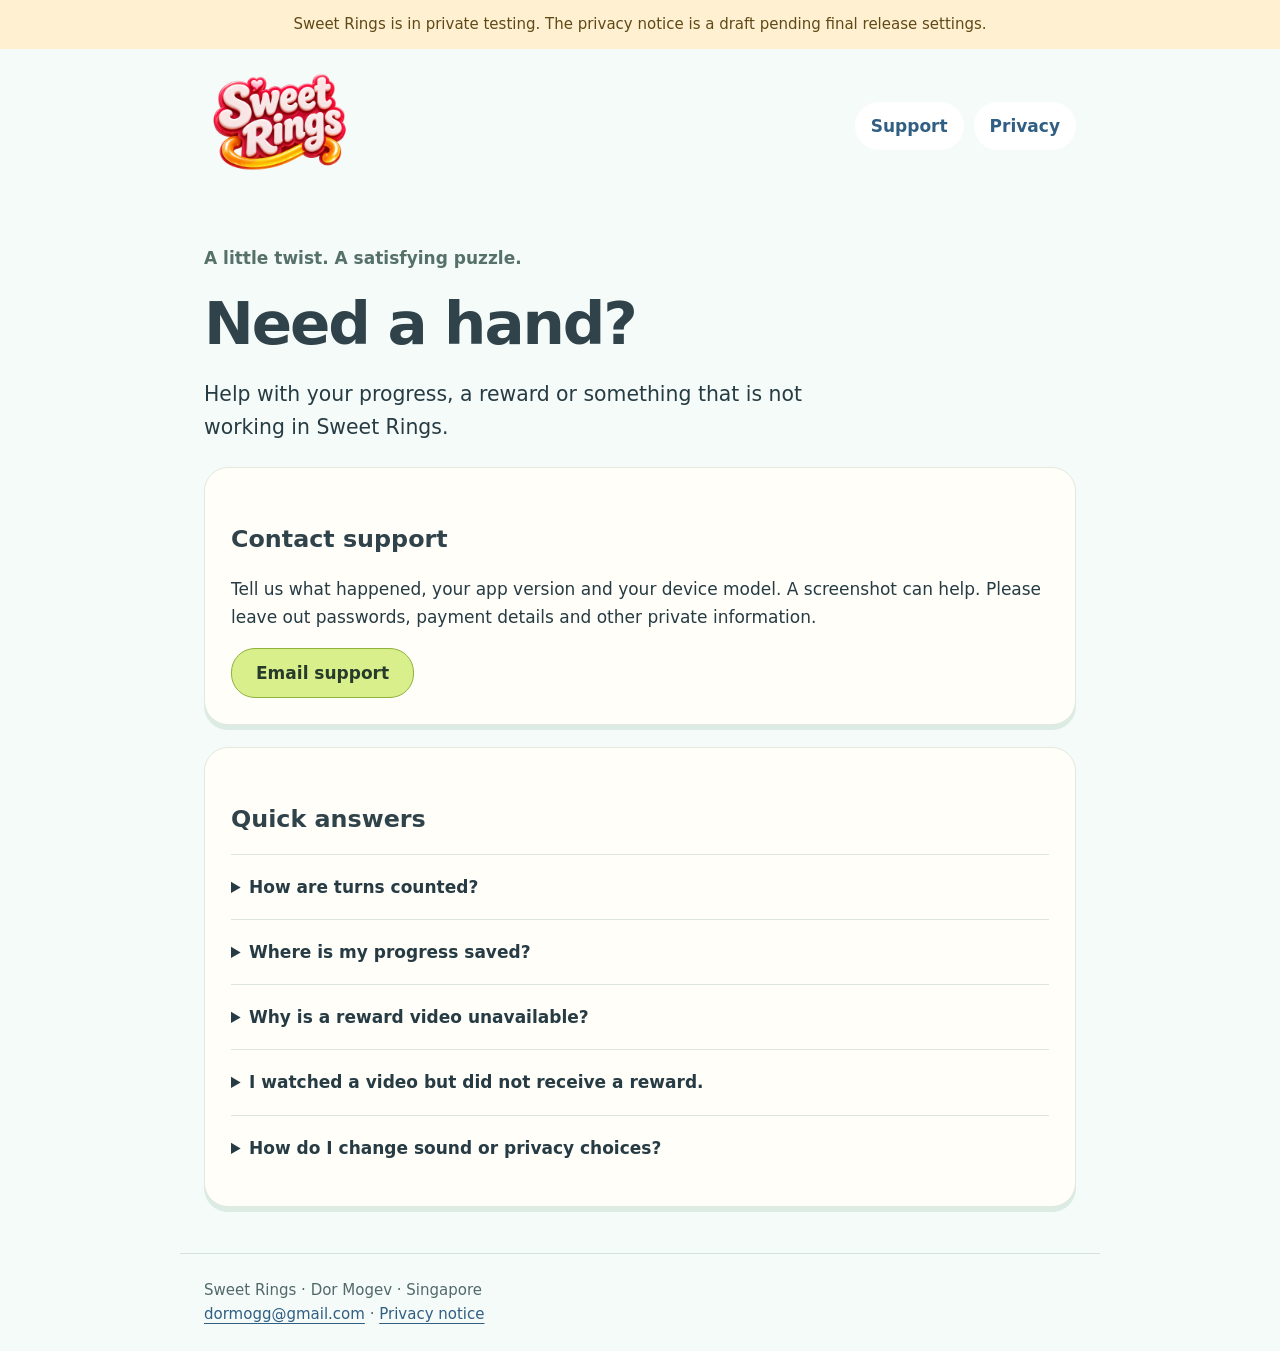
==== index.html @ 68b4a0f5 "Publish Sweet Rings support and privacy review site" ====
<!doctype html><html lang="en"><head><meta charset="utf-8"><meta name="viewport" content="width=device-width,initial-scale=1"><meta name="robots" content="noindex"><meta name="description" content="Sweet Rings support and privacy information."><title>Support · Sweet Rings</title><link rel="stylesheet" href="style.css"></head><body><div class="review">Sweet Rings is in private testing. The privacy notice is a draft pending final release settings.</div><header><a href="index.html" aria-label="Sweet Rings support home"><img src="assets/logo.png" alt="Sweet Rings"></a><nav aria-label="Main"><a href="index.html">Support</a><a href="privacy.html">Privacy</a></nav></header><main><p class="eyebrow">A little twist. A satisfying puzzle.</p><h1>Need a hand?</h1><p class="intro">Help with your progress, a reward or something that is not working in Sweet Rings.</p><section class="card"><h2>Contact support</h2><p>Tell us what happened, your app version and your device model. A screenshot can help. Please leave out passwords, payment details and other private information.</p><a class="button" href="mailto:dormogg@gmail.com?subject=Sweet%20Rings%20support">Email support</a></section><section class="card"><h2>Quick answers</h2><details><summary>How are turns counted?</summary><p>Moving to a different ring uses a turn. You can keep adjusting the selected ring during that turn. Watch the counter and plan your next choice.</p></details><details><summary>Where is my progress saved?</summary><p>Progress, coins, boosters and settings are saved on your device. There is no Sweet Rings account or automatic game sync between devices. Deleting the app can remove your progress, so contact us before reinstalling to solve a problem.</p></details><details><summary>Why is a reward video unavailable?</summary><p>A video may not be available because of your connection, privacy choices, the daily limit or the ad provider. Extra-turn recovery is available once per attempt when an ad can play. An unavailable or uncompleted video gives no reward.</p></details><details><summary>I watched a video but did not receive a reward.</summary><p>Wait for the ad to finish and close, then check the reward. If it still does not appear, reopen the app once. If that does not help, contact support with the approximate time and reward type. Please do not uninstall the app.</p></details><details><summary>How do I change sound or privacy choices?</summary><p>Open Settings for the separate Music and Sound controls. Privacy choices appears there when the ad consent provider requires it.</p></details></section></main><footer>Sweet Rings · Dor Mogev · Singapore<br><a href="mailto:dormogg@gmail.com">dormogg@gmail.com</a> · <a href="privacy.html">Privacy notice</a></footer></body></html>
---- style.css ----
*{box-sizing:border-box}html{background:#f5fbf8;color:#263b43;font:17px/1.65 system-ui,-apple-system,BlinkMacSystemFont,"Segoe UI",sans-serif}body{margin:0}a{color:#315f84;text-underline-offset:4px}a:focus-visible,summary:focus-visible{outline:3px solid #dd7b20;outline-offset:4px}header,main,footer{max-width:920px;margin:auto;padding:24px}header{display:flex;align-items:center;justify-content:space-between;gap:20px}header img{width:148px;height:auto}nav{display:flex;gap:10px;flex-wrap:wrap}nav a{display:inline-flex;align-items:center;min-height:48px;padding:8px 16px;border-radius:24px;background:#fff;text-decoration:none;font-weight:650}h1{font-size:clamp(2rem,7vw,3.5rem);line-height:1.12;margin:18px 0;color:#30434a;letter-spacing:-.035em}h2{line-height:1.3;color:#30434a;font-size:1.4rem;margin-top:30px}.intro{font-size:1.2rem;max-width:650px}.card{background:#fffef9;border:1px solid #e2e9df;border-radius:24px;padding:26px;margin:22px 0;box-shadow:0 5px 0 #dcebe3}.button{display:inline-flex;align-items:center;justify-content:center;min-height:50px;background:#d8ef8b;border:1px solid #90b33b;border-radius:24px;padding:10px 24px;font-weight:750;color:#263b2b;text-decoration:none}.review{background:#fff0d2;color:#604916;padding:12px 24px;text-align:center;font-size:15px}.eyebrow{color:#56716a;font-weight:650}details{border-top:1px solid #dde6de;padding:6px 0}summary{cursor:pointer;min-height:52px;padding:12px 0;font-weight:650}footer{border-top:1px solid #d5e3dc;font-size:15px;color:#52696a}li{margin:10px 0}.meta{font-size:15px;color:#52696a}@media(max-width:480px){header,main,footer{padding:18px}header{align-items:flex-start}header img{width:110px}nav{gap:4px}nav a{padding:8px 10px}.card{padding:20px}}@media(prefers-reduced-motion:reduce){*{scroll-behavior:auto!important}}
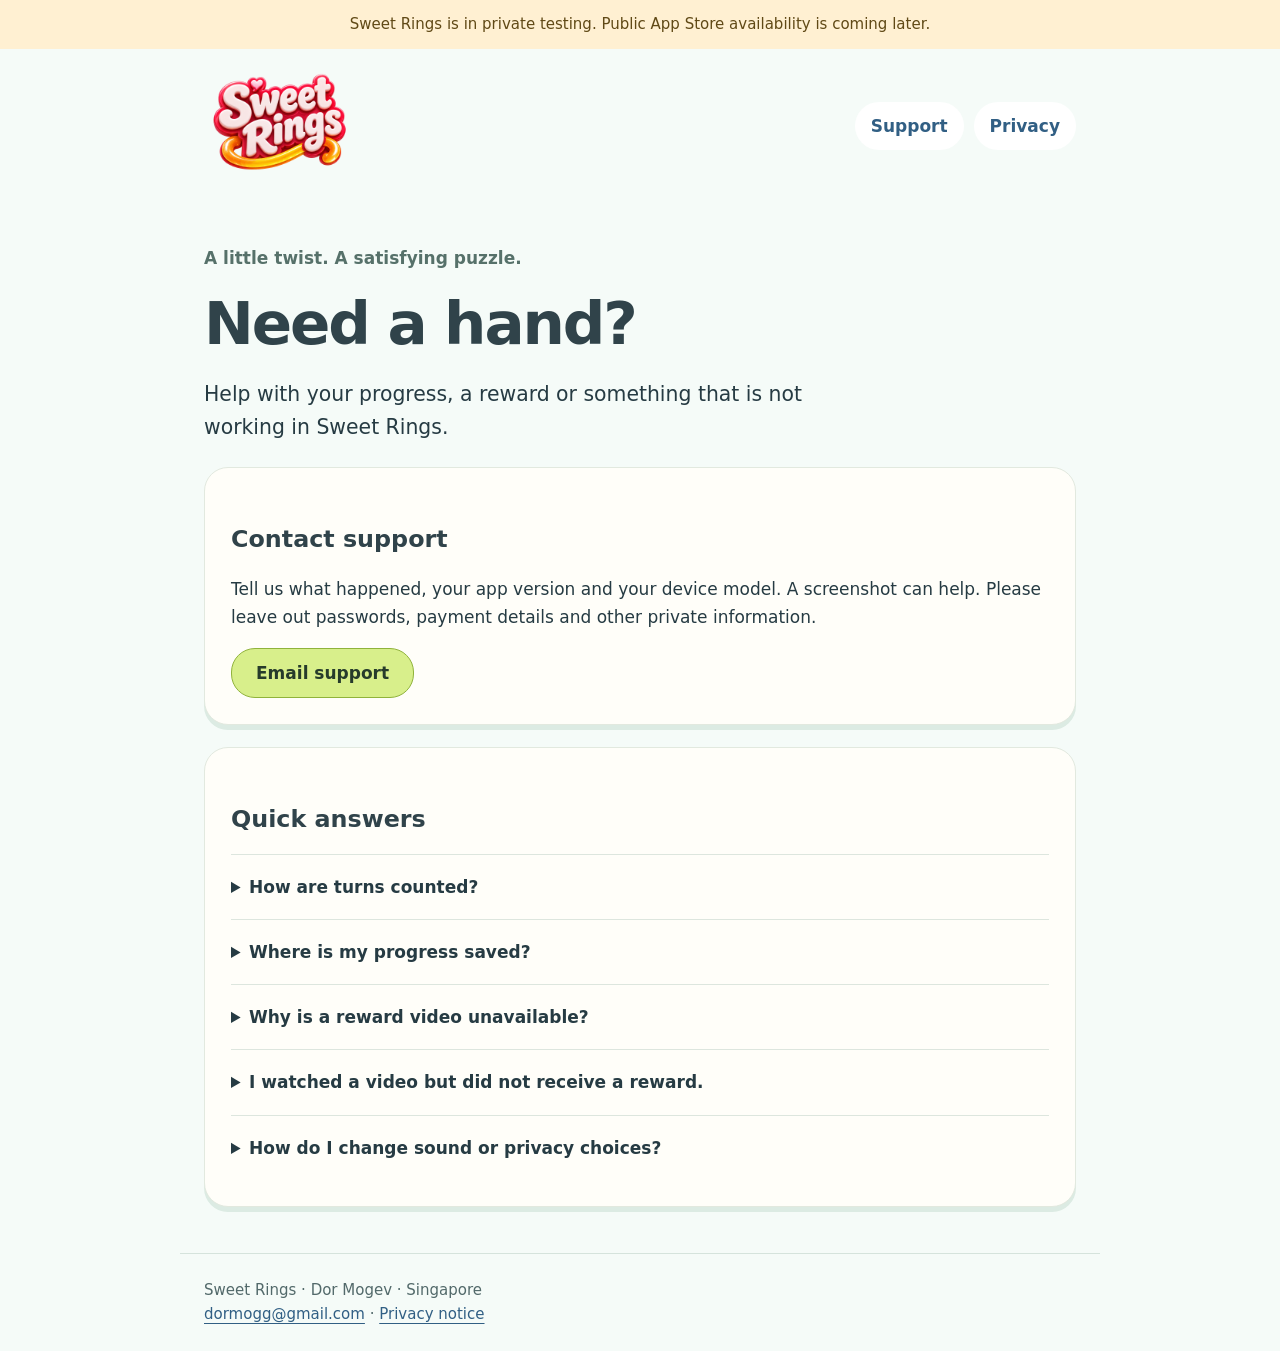
==== commit 74335c4e: "Explain age-based rewarded ads and current privacy controls" ====
--- a/index.html
+++ b/index.html
@@ -1 +1 @@
-<!doctype html><html lang="en"><head><meta charset="utf-8"><meta name="viewport" content="width=device-width,initial-scale=1"><meta name="robots" content="noindex"><meta name="description" content="Sweet Rings support and privacy information."><title>Support · Sweet Rings</title><link rel="stylesheet" href="style.css"></head><body><div class="review">Sweet Rings is in private testing. The privacy notice is a draft pending final release settings.</div><header><a href="index.html" aria-label="Sweet Rings support home"><img src="assets/logo.png" alt="Sweet Rings"></a><nav aria-label="Main"><a href="index.html">Support</a><a href="privacy.html">Privacy</a></nav></header><main><p class="eyebrow">A little twist. A satisfying puzzle.</p><h1>Need a hand?</h1><p class="intro">Help with your progress, a reward or something that is not working in Sweet Rings.</p><section class="card"><h2>Contact support</h2><p>Tell us what happened, your app version and your device model. A screenshot can help. Please leave out passwords, payment details and other private information.</p><a class="button" href="mailto:dormogg@gmail.com?subject=Sweet%20Rings%20support">Email support</a></section><section class="card"><h2>Quick answers</h2><details><summary>How are turns counted?</summary><p>Moving to a different ring uses a turn. You can keep adjusting the selected ring during that turn. Watch the counter and plan your next choice.</p></details><details><summary>Where is my progress saved?</summary><p>Progress, coins, boosters and settings are saved on your device. There is no Sweet Rings account or automatic game sync between devices. Deleting the app can remove your progress, so contact us before reinstalling to solve a problem.</p></details><details><summary>Why is a reward video unavailable?</summary><p>A video may not be available because of your connection, privacy choices, the daily limit or the ad provider. Extra-turn recovery is available once per attempt when an ad can play. An unavailable or uncompleted video gives no reward.</p></details><details><summary>I watched a video but did not receive a reward.</summary><p>Wait for the ad to finish and close, then check the reward. If it still does not appear, reopen the app once. If that does not help, contact support with the approximate time and reward type. Please do not uninstall the app.</p></details><details><summary>How do I change sound or privacy choices?</summary><p>Open Settings for the separate Music and Sound controls. Privacy choices appears there when the ad consent provider requires it.</p></details></section></main><footer>Sweet Rings · Dor Mogev · Singapore<br><a href="mailto:dormogg@gmail.com">dormogg@gmail.com</a> · <a href="privacy.html">Privacy notice</a></footer></body></html>+<!doctype html><html lang="en"><head><meta charset="utf-8"><meta name="viewport" content="width=device-width,initial-scale=1"><meta name="robots" content="noindex"><meta name="description" content="Sweet Rings support and privacy information."><title>Support · Sweet Rings</title><link rel="stylesheet" href="style.css"></head><body><div class="review">Sweet Rings is in private testing. Public App Store availability is coming later.</div><header><a href="index.html" aria-label="Sweet Rings support home"><img src="assets/logo.png" alt="Sweet Rings"></a><nav aria-label="Main"><a href="index.html">Support</a><a href="privacy.html">Privacy</a></nav></header><main><p class="eyebrow">A little twist. A satisfying puzzle.</p><h1>Need a hand?</h1><p class="intro">Help with your progress, a reward or something that is not working in Sweet Rings.</p><section class="card"><h2>Contact support</h2><p>Tell us what happened, your app version and your device model. A screenshot can help. Please leave out passwords, payment details and other private information.</p><a class="button" href="mailto:dormogg@gmail.com?subject=Sweet%20Rings%20support">Email support</a></section><section class="card"><h2>Quick answers</h2><details><summary>How are turns counted?</summary><p>Moving to a different ring uses a turn. You can keep adjusting the selected ring during that turn. Watch the counter and plan your next choice.</p></details><details><summary>Where is my progress saved?</summary><p>Progress, coins, boosters and settings are saved on your device. There is no Sweet Rings account or automatic game sync between devices. Deleting the app can remove your progress, so contact us before reinstalling to solve a problem.</p></details><details><summary>Why is a reward video unavailable?</summary><p>Reward videos are available only to eligible players aged 16 or above. A video may also be unavailable because of your connection, privacy choices, the daily limit or the ad provider. Extra-turn recovery is available once per attempt when an ad can play. An unavailable or uncompleted video gives no reward.</p></details><details><summary>I watched a video but did not receive a reward.</summary><p>Wait for the ad to finish and close, then check the reward. If it still does not appear, reopen the app once. If that does not help, contact support with the approximate time and reward type. Please do not uninstall the app.</p></details><details><summary>How do I change sound or privacy choices?</summary><p>Open Settings for the separate Music and Sound controls. Privacy choices appears there when the ad consent provider requires it.</p></details></section></main><footer>Sweet Rings · Dor Mogev · Singapore<br><a href="mailto:dormogg@gmail.com">dormogg@gmail.com</a> · <a href="privacy.html">Privacy notice</a></footer></body></html>
